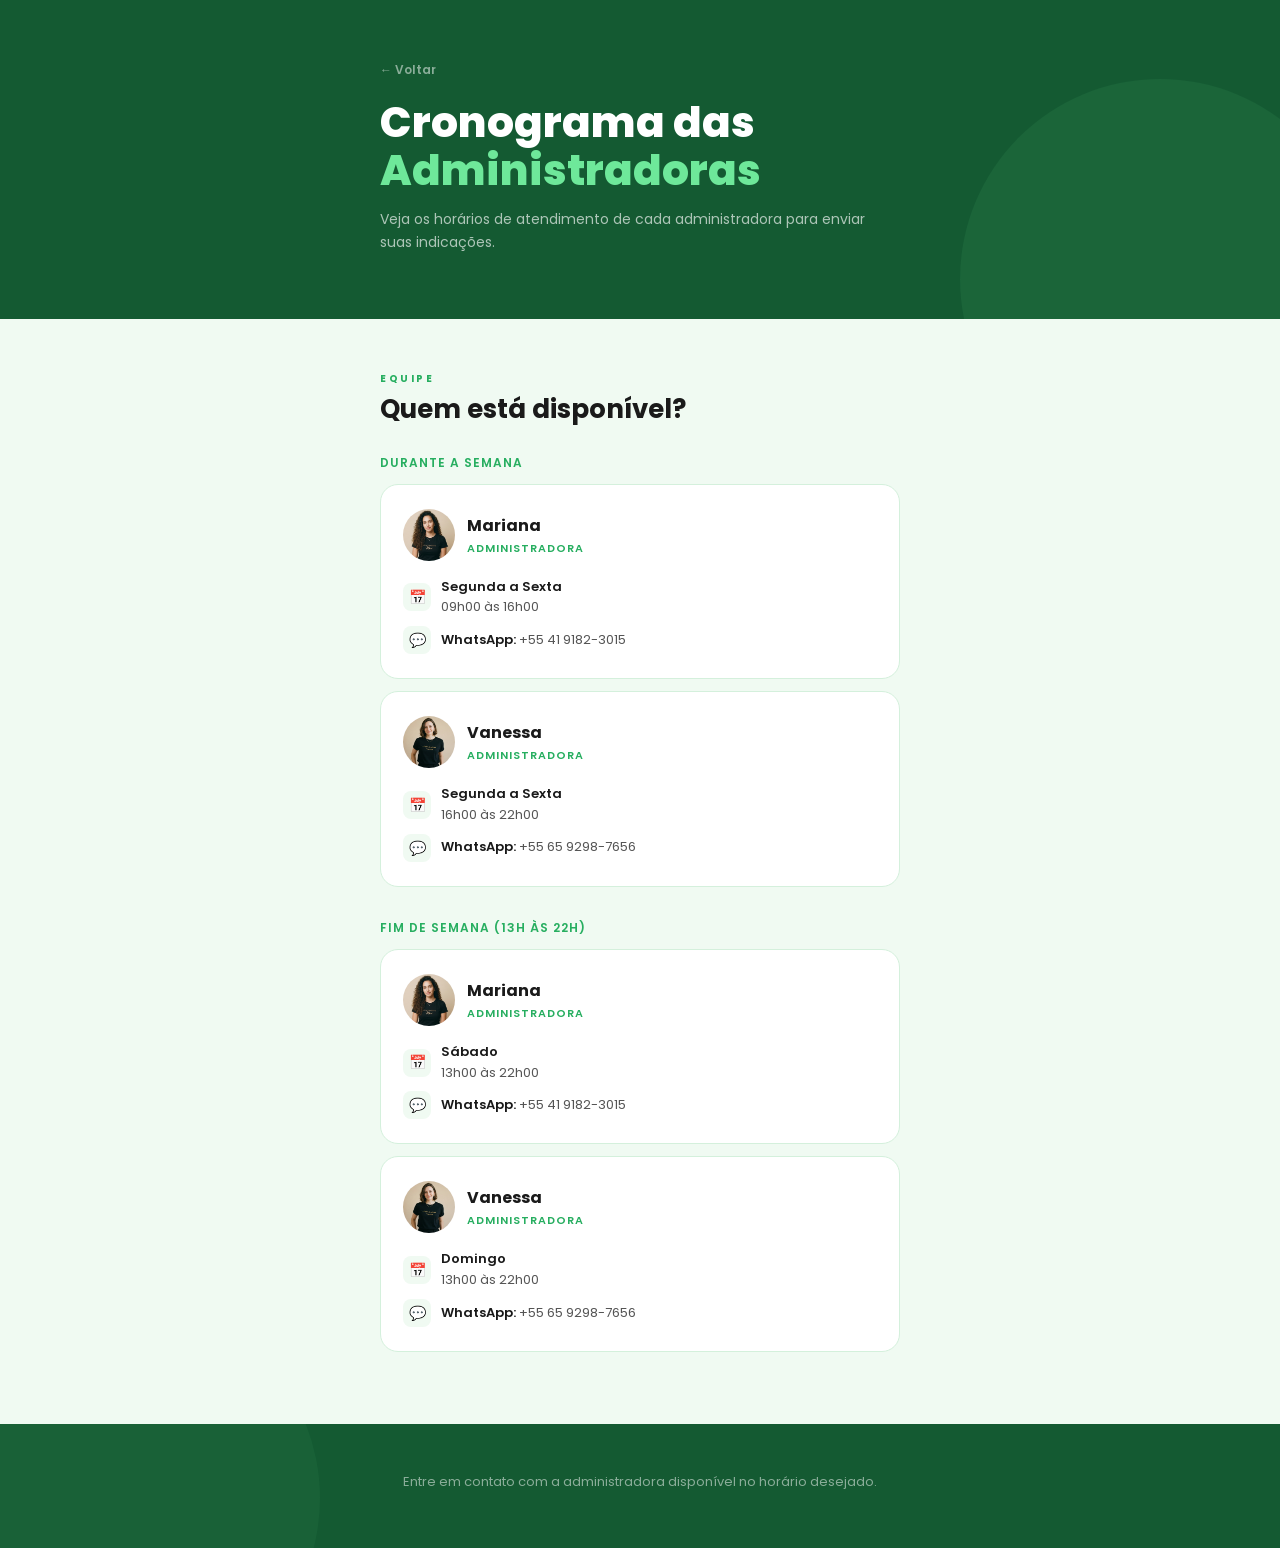
==== cronogramadasadms.html @ d6296125 "Ajustes" ====
<!DOCTYPE html>
<html lang="pt-BR">

<head>
    <meta charset="UTF-8" />
    <meta name="viewport" content="width=device-width, initial-scale=1.0" />
    <title>Cronograma das Administradoras</title>
    <link rel="preconnect" href="https://fonts.googleapis.com" />
    <link rel="preconnect" href="https://fonts.gstatic.com" crossorigin />
    <link href="https://fonts.googleapis.com/css2?family=Poppins:wght@400;500;600;700;800&display=swap"
        rel="stylesheet" />
    <style>
        *,
        *::before,
        *::after {
            box-sizing: border-box;
            margin: 0;
            padding: 0;
        }

        html {
            scroll-behavior: smooth;
        }

        body {
            font-family: 'Poppins', sans-serif;
            background: #f0faf2;
            color: #1a1a1a;
        }

        .col {
            width: 100%;
            max-width: 560px;
            margin: 0 auto;
            padding: 0 20px;
        }

        /* ─── HERO ─── */
        .hero {
            background: #145a32;
            padding: 56px 0 64px;
            position: relative;
            overflow: hidden;
        }

        .hero::after {
            content: '';
            position: absolute;
            width: 400px;
            height: 400px;
            border-radius: 50%;
            background: rgba(110, 232, 154, 0.07);
            bottom: -160px;
            right: -80px;
            pointer-events: none;
        }

        .hero-back {
            display: inline-flex;
            align-items: center;
            gap: 6px;
            font-size: 12px;
            font-weight: 600;
            color: rgba(255, 255, 255, 0.5);
            text-decoration: none;
            margin-bottom: 20px;
            transition: color .2s;
            position: relative;
        }

        .hero-back:hover {
            color: rgba(255, 255, 255, 0.8);
        }

        .hero h1 {
            font-size: clamp(28px, 6vw, 42px);
            font-weight: 800;
            color: #fff;
            line-height: 1.15;
            margin-bottom: 12px;
            position: relative;
        }

        .hero h1 span {
            color: #6ee89a;
        }

        .hero-desc {
            font-size: 14px;
            color: rgba(255, 255, 255, 0.65);
            line-height: 1.7;
            position: relative;
        }

        /* ─── CONTEÚDO ─── */
        .content {
            padding: 52px 0 72px;
        }

        .sec-tag {
            font-size: 10px;
            font-weight: 700;
            letter-spacing: 2.5px;
            text-transform: uppercase;
            color: #27ae60;
            margin-bottom: 6px;
        }

        .sec-title {
            font-size: clamp(20px, 4vw, 26px);
            font-weight: 700;
            color: #1a1a1a;
            line-height: 1.25;
            margin-bottom: 28px;
        }

        /* ─── CARDS ─── */
        .cards {
            display: flex;
            flex-direction: column;
            gap: 12px;
        }

        .card {
            background: #fff;
            border: 1px solid #d4f0dc;
            border-radius: 18px;
            padding: 24px 22px;
        }

        .card-header {
            display: flex;
            align-items: center;
            gap: 12px;
            margin-bottom: 16px;
        }

        .card-avatar {
            width: 52px;
            height: 52px;
            border-radius: 50%;
            background: #e8f5e9;
            display: flex;
            align-items: center;
            justify-content: center;
            font-size: 22px;
            flex-shrink: 0;
            overflow: hidden;
        }

        .card-avatar img {
            width: 100%;
            height: 100%;
            object-fit: cover;
        }

        .card-info {
            flex: 1;
        }

        .card-name {
            font-size: 16px;
            font-weight: 700;
            color: #1a1a1a;
            margin-bottom: 2px;
        }

        .card-role {
            font-size: 11px;
            font-weight: 600;
            letter-spacing: 1px;
            text-transform: uppercase;
            color: #27ae60;
        }

        .card-schedule {
            display: flex;
            flex-direction: column;
            gap: 8px;
        }

        .schedule-item {
            display: flex;
            align-items: center;
            gap: 10px;
            font-size: 13px;
            color: #555;
            line-height: 1.6;
        }

        .schedule-icon {
            width: 28px;
            height: 28px;
            border-radius: 8px;
            background: #f0faf2;
            display: flex;
            align-items: center;
            justify-content: center;
            font-size: 14px;
            flex-shrink: 0;
        }

        .schedule-text {
            flex: 1;
        }

        .schedule-label {
            font-weight: 600;
            color: #1a1a1a;
        }

        /* ─── FOOTER ─── */
        .footer {
            background: #145a32;
            padding: 48px 0 56px;
            text-align: center;
            position: relative;
            overflow: hidden;
        }

        .footer::before {
            content: '';
            position: absolute;
            width: 400px;
            height: 400px;
            border-radius: 50%;
            background: rgba(110, 232, 154, 0.05);
            bottom: -150px;
            left: -80px;
        }

        .footer p {
            font-size: 13px;
            color: rgba(255, 255, 255, 0.5);
            position: relative;
        }
    </style>
</head>

<body>

    <!-- HERO -->
    <section class="hero">
        <div class="col">
            <a href="programaindicacoes.html" class="hero-back">← Voltar</a>
            <h1>Cronograma das <span>Administradoras</span></h1>
            <p class="hero-desc">Veja os horários de atendimento de cada administradora para enviar suas indicações.</p>
        </div>
    </section>

    <!-- CONTEÚDO -->
    <div class="col">
        <div class="content">
            <p class="sec-tag">Equipe</p>
            <p class="sec-title">Quem está disponível?</p>

            <!-- Semana -->
            <p
                style="font-size: 12px; font-weight: 600; color: #27ae60; margin-bottom: 12px; text-transform: uppercase; letter-spacing: 1px;">
                Durante a semana</p>

            <div class="cards">

                <!-- Mariana -->
                <div class="card">
                    <div class="card-header">
                        <div class="card-avatar">
                            <img src="adm-mari.png" alt="Mariana">
                        </div>
                        <div class="card-info">
                            <p class="card-name">Mariana</p>
                            <p class="card-role">Administradora</p>
                        </div>
                    </div>
                    <div class="card-schedule">
                        <div class="schedule-item">
                            <div class="schedule-icon">📅</div>
                            <div class="schedule-text">
                                <span class="schedule-label">Segunda a Sexta</span><br>
                                09h00 às 16h00
                            </div>
                        </div>
                        <div class="schedule-item">
                            <div class="schedule-icon">💬</div>
                            <div class="schedule-text">
                                <span class="schedule-label">WhatsApp:</span> +55 41 9182-3015
                            </div>
                        </div>
                    </div>
                </div>

                <!-- Vanessa -->
                <div class="card">
                    <div class="card-header">
                        <div class="card-avatar">
                            <img src="adm-van.png" alt="Vanessa">
                        </div>
                        <div class="card-info">
                            <p class="card-name">Vanessa</p>
                            <p class="card-role">Administradora</p>
                        </div>
                    </div>
                    <div class="card-schedule">
                        <div class="schedule-item">
                            <div class="schedule-icon">📅</div>
                            <div class="schedule-text">
                                <span class="schedule-label">Segunda a Sexta</span><br>
                                16h00 às 22h00
                            </div>
                        </div>
                        <div class="schedule-item">
                            <div class="schedule-icon">💬</div>
                            <div class="schedule-text">
                                <span class="schedule-label">WhatsApp:</span> +55 65 9298-7656
                            </div>
                        </div>
                    </div>
                </div>

            </div>

            <!-- Fim de Semana -->
            <p
                style="font-size: 12px; font-weight: 600; color: #27ae60; margin: 32px 0 12px; text-transform: uppercase; letter-spacing: 1px;">
                Fim de semana (13h às 22h)</p>

            <div class="cards" id="weekend-cards">
                <!-- Preenchido via JavaScript -->
            </div>

        </div>
    </div>

    <!-- FOOTER -->
    <div class="footer">
        <div class="col">
            <p>Entre em contato com a administradora disponível no horário desejado.</p>
        </div>
    </div>

    <script>
        // Configuração: primeira semana de referência (Vanessa no sábado, Mariana no domingo)
        // Data de referência: 19/04/2025 (sábado com Vanessa)
        const referenceDate = new Date('2025-04-19');

        function getWeekendSchedule() {
            const today = new Date();
            const diffTime = today - referenceDate;
            const diffWeeks = Math.floor(diffTime / (7 * 24 * 60 * 60 * 1000));

            // Se o número de semanas é par, mantém o padrão (Vanessa sábado, Mariana domingo)
            // Se ímpar, inverte
            const isVanessaSaturday = diffWeeks % 2 === 0;

            return {
                saturday: isVanessaSaturday ? 'vanessa' : 'mariana',
                sunday: isVanessaSaturday ? 'mariana' : 'vanessa'
            };
        }

        function renderWeekendCards() {
            const schedule = getWeekendSchedule();
            const container = document.getElementById('weekend-cards');

            const admData = {
                vanessa: {
                    name: 'Vanessa',
                    img: 'adm-van.png',
                    phone: '+55 65 9298-7656'
                },
                mariana: {
                    name: 'Mariana',
                    img: 'adm-mari.png',
                    phone: '+55 41 9182-3015'
                }
            };

            const saturdayAdm = admData[schedule.saturday];
            const sundayAdm = admData[schedule.sunday];

            container.innerHTML = `
                <!-- Sábado -->
                <div class="card">
                    <div class="card-header">
                        <div class="card-avatar">
                            <img src="${saturdayAdm.img}" alt="${saturdayAdm.name}">
                        </div>
                        <div class="card-info">
                            <p class="card-name">${saturdayAdm.name}</p>
                            <p class="card-role">Administradora</p>
                        </div>
                    </div>
                    <div class="card-schedule">
                        <div class="schedule-item">
                            <div class="schedule-icon">📅</div>
                            <div class="schedule-text">
                                <span class="schedule-label">Sábado</span><br>
                                13h00 às 22h00
                            </div>
                        </div>
                        <div class="schedule-item">
                            <div class="schedule-icon">💬</div>
                            <div class="schedule-text">
                                <span class="schedule-label">WhatsApp:</span> ${saturdayAdm.phone}
                            </div>
                        </div>
                    </div>
                </div>

                <!-- Domingo -->
                <div class="card">
                    <div class="card-header">
                        <div class="card-avatar">
                            <img src="${sundayAdm.img}" alt="${sundayAdm.name}">
                        </div>
                        <div class="card-info">
                            <p class="card-name">${sundayAdm.name}</p>
                            <p class="card-role">Administradora</p>
                        </div>
                    </div>
                    <div class="card-schedule">
                        <div class="schedule-item">
                            <div class="schedule-icon">📅</div>
                            <div class="schedule-text">
                                <span class="schedule-label">Domingo</span><br>
                                13h00 às 22h00
                            </div>
                        </div>
                        <div class="schedule-item">
                            <div class="schedule-icon">💬</div>
                            <div class="schedule-text">
                                <span class="schedule-label">WhatsApp:</span> ${sundayAdm.phone}
                            </div>
                        </div>
                    </div>
                </div>
            `;
        }

        // Renderiza ao carregar a página
        renderWeekendCards();
    </script>

</body>

</html>
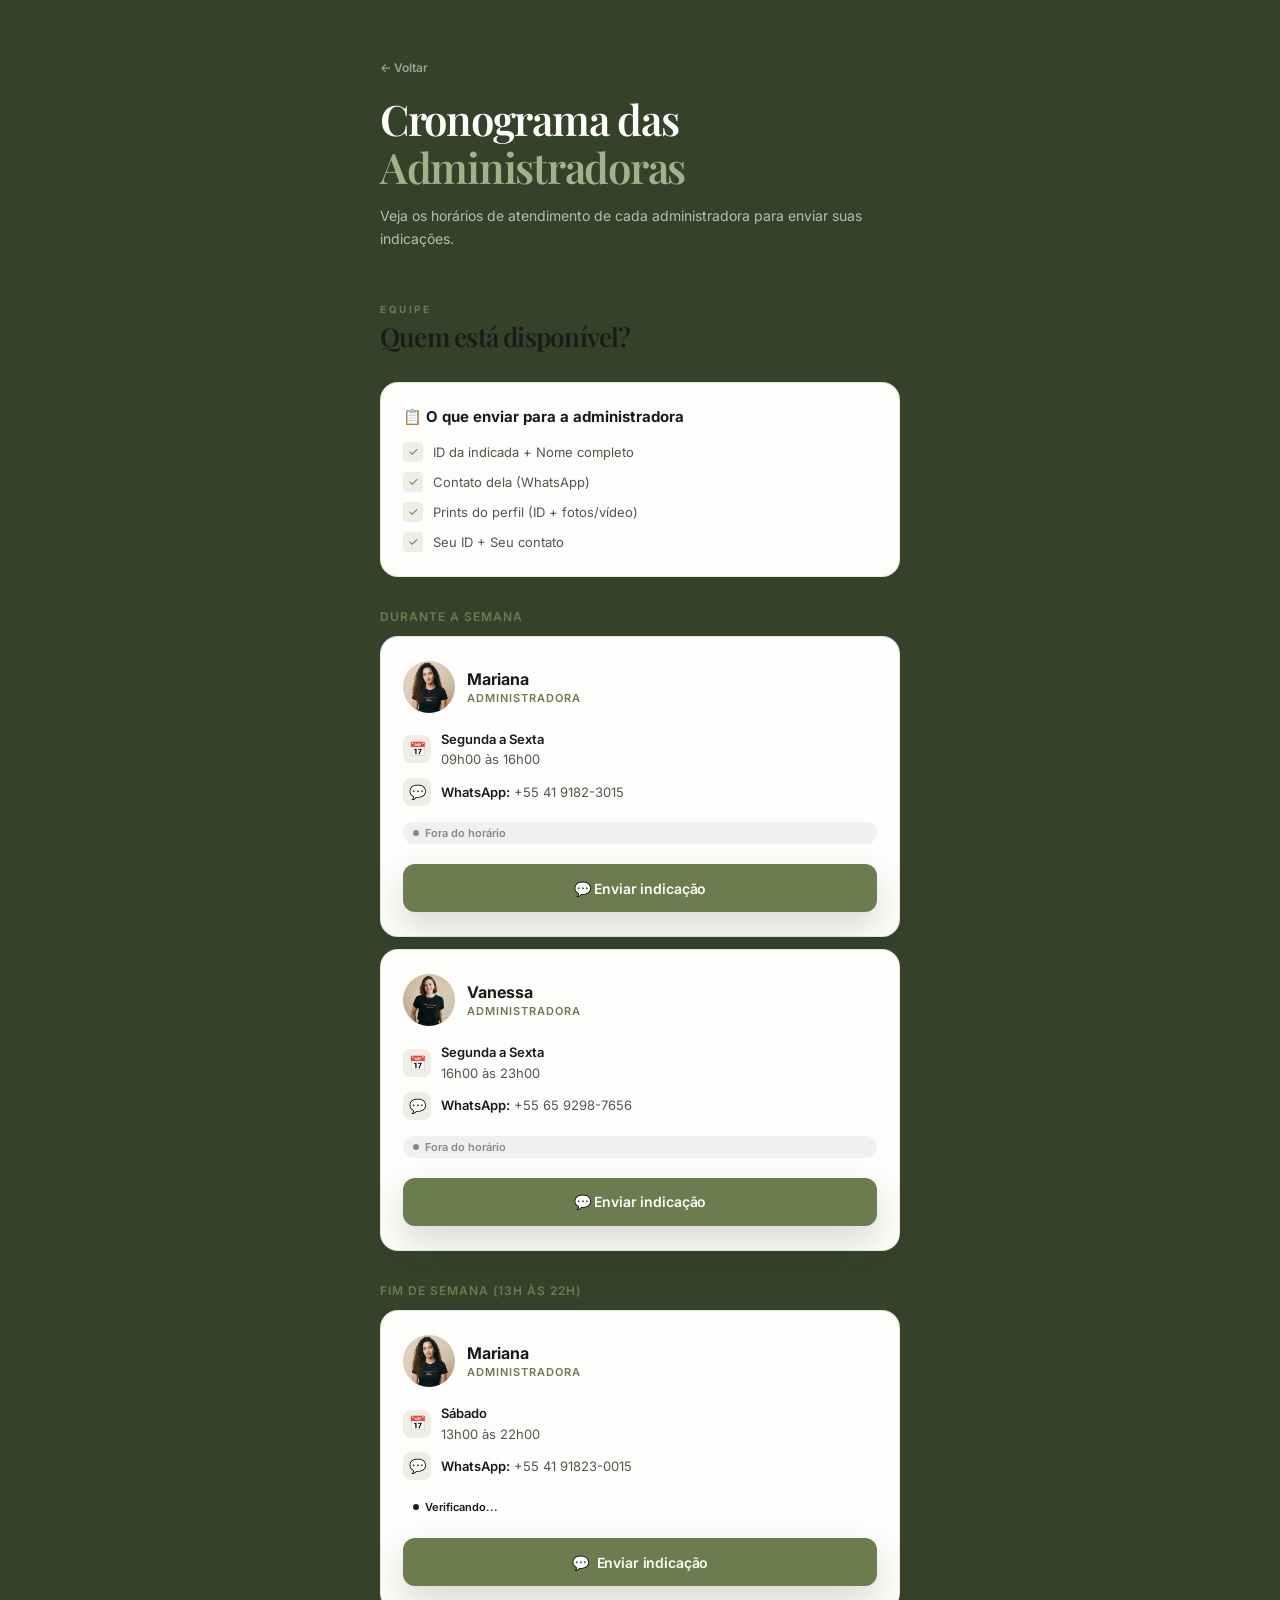
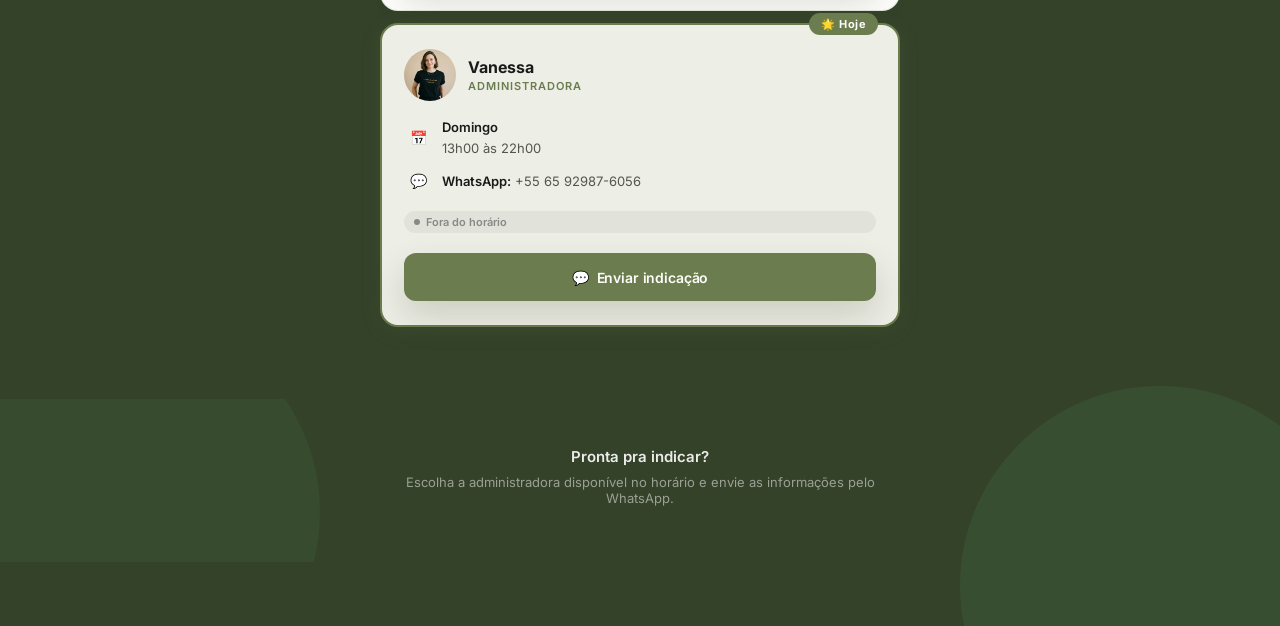
==== commit cafabed9: "Ajustes" ====
--- a/cronogramadasadms.html
+++ b/cronogramadasadms.html
@@ -4,10 +4,28 @@
 <head>
     <meta charset="UTF-8" />
     <meta name="viewport" content="width=device-width, initial-scale=1.0" />
-    <title>Cronograma das Administradoras</title>
+    <meta name="description"
+        content="Veja os horários de atendimento das administradoras do Programa de Indicações. Envie suas indicações no horário certo!" />
+    <meta name="keywords" content="cronograma, administradoras, horários, indicações, atendimento" />
+
+    <!-- Open Graph / Facebook -->
+    <meta property="og:type" content="website" />
+    <meta property="og:title" content="Cronograma das Administradoras" />
+    <meta property="og:description"
+        content="Veja os horários de atendimento de cada administradora para enviar suas indicações." />
+    <meta property="og:image" content="og-indicacoes.png" />
+
+    <!-- Twitter -->
+    <meta name="twitter:card" content="summary_large_image" />
+    <meta name="twitter:title" content="Cronograma das Administradoras" />
+    <meta name="twitter:description"
+        content="Veja os horários de atendimento de cada administradora para enviar suas indicações." />
+
+    <title>Cronograma das Administradoras | Programa de Indicações</title>
+    <link rel="icon" type="image/png" href="hero.png" />
     <link rel="preconnect" href="https://fonts.googleapis.com" />
     <link rel="preconnect" href="https://fonts.gstatic.com" crossorigin />
-    <link href="https://fonts.googleapis.com/css2?family=Poppins:wght@400;500;600;700;800&display=swap"
+    <link href="https://fonts.googleapis.com/css2?family=Inter:wght@300;400;500;600;700&family=Playfair+Display:ital,wght@0,400;0,500;0,600;0,700;1,400;1,500;1,600&display=swap"
         rel="stylesheet" />
     <style>
         *,
@@ -22,10 +40,25 @@
             scroll-behavior: smooth;
         }
 
+        :root {
+            --font-sans: 'Inter', -apple-system, BlinkMacSystemFont, sans-serif;
+            --serif: 'Playfair Display', Georgia, serif;
+            --az-bg: #f5f5f3;
+            --az-white: #fdfdfb;
+            --az-ink: #1a1a1a;
+            --az-ink-2: #555550;
+            --az-ink-3: #8c8c84;
+            --az-green: #6b7c4e;
+            --az-green-dark: #4f5e38;
+            --az-green-deep: #344229;
+            --az-green-light: #edeee6;
+            --az-line: rgba(107, 124, 78, 0.16);
+        }
+
         body {
-            font-family: 'Poppins', sans-serif;
-            background: #f0faf2;
-            color: #1a1a1a;
+            font-family: var(--font-sans);
+            background: var(--az-bg);
+            color: var(--az-ink);
         }
 
         .col {
@@ -209,6 +242,145 @@
             color: #1a1a1a;
         }
 
+        /* ─── BOTÃO WHATSAPP ─── */
+        .whatsapp-btn {
+            display: inline-flex;
+            align-items: center;
+            justify-content: center;
+            gap: 8px;
+            background: #25D366;
+            color: #fff;
+            font-size: 14px;
+            font-weight: 700;
+            padding: 12px 24px;
+            border-radius: 100px;
+            text-decoration: none;
+            transition: background .2s, transform .15s;
+            margin-top: 12px;
+            width: 100%;
+        }
+
+        .whatsapp-btn:hover {
+            background: #20BA5A;
+        }
+
+        .whatsapp-btn:active {
+            transform: scale(0.97);
+        }
+
+        /* ─── STATUS ─── */
+        .status-badge {
+            display: inline-flex;
+            align-items: center;
+            gap: 6px;
+            font-size: 11px;
+            font-weight: 600;
+            padding: 4px 10px;
+            border-radius: 100px;
+            margin-top: 8px;
+        }
+
+        .status-online {
+            background: rgba(39, 174, 96, 0.1);
+            color: #27ae60;
+        }
+
+        .status-offline {
+            background: rgba(0, 0, 0, 0.05);
+            color: #888;
+        }
+
+        .status-dot {
+            width: 6px;
+            height: 6px;
+            border-radius: 50%;
+            background: currentColor;
+            animation: pulse 2s ease-in-out infinite;
+        }
+
+        @keyframes pulse {
+
+            0%,
+            100% {
+                opacity: 1;
+            }
+
+            50% {
+                opacity: 0.5;
+            }
+        }
+
+        /* ─── DESTAQUE HOJE ─── */
+        .card-today {
+            border: 2px solid #27ae60;
+            box-shadow: 0 4px 20px rgba(39, 174, 96, 0.15);
+            position: relative;
+        }
+
+        .card-today::before {
+            content: '🌟 Hoje';
+            position: absolute;
+            top: -12px;
+            right: 20px;
+            background: #27ae60;
+            color: #fff;
+            font-size: 11px;
+            font-weight: 700;
+            padding: 4px 12px;
+            border-radius: 100px;
+            letter-spacing: 0.5px;
+        }
+
+        .card-highlight {
+            background: linear-gradient(135deg, #f0faf2 0%, #e8f5e9 100%);
+        }
+
+        /* ─── CHECKLIST ─── */
+        .checklist {
+            background: #fff;
+            border: 1px solid #d4f0dc;
+            border-radius: 18px;
+            padding: 24px 22px;
+            margin-bottom: 32px;
+        }
+
+        .checklist-title {
+            font-size: 15px;
+            font-weight: 700;
+            color: #1a1a1a;
+            margin-bottom: 16px;
+            display: flex;
+            align-items: center;
+            gap: 8px;
+        }
+
+        .checklist-items {
+            display: flex;
+            flex-direction: column;
+            gap: 10px;
+        }
+
+        .checklist-item {
+            display: flex;
+            align-items: center;
+            gap: 10px;
+            font-size: 13px;
+            color: #555;
+        }
+
+        .checklist-icon {
+            width: 20px;
+            height: 20px;
+            border-radius: 4px;
+            background: #e8f5e9;
+            color: #27ae60;
+            display: flex;
+            align-items: center;
+            justify-content: center;
+            font-size: 12px;
+            flex-shrink: 0;
+        }
+
         /* ─── FOOTER ─── */
         .footer {
             background: #145a32;
@@ -234,213 +406,469 @@
             color: rgba(255, 255, 255, 0.5);
             position: relative;
         }
+
+        /* CTA consistency pass: align action buttons with the main site. */
+        .whatsapp-btn {
+            min-height: 48px;
+            border-radius: 12px !important;
+            font-size: 14px;
+            font-weight: 600;
+            letter-spacing: -0.01em;
+            box-shadow: 0 16px 34px rgba(58, 69, 40, 0.18);
+            transition:
+                background-color 0.28s ease,
+                box-shadow 0.28s ease,
+                color 0.28s ease,
+                transform 0.28s ease;
+        }
+
+        .whatsapp-btn:hover {
+            transform: translateY(-2px);
+            box-shadow: 0 18px 40px rgba(58, 69, 40, 0.2);
+        }
+
+        .whatsapp-btn:active {
+            transform: translateY(0) scale(0.98);
+        }
+
+        /* Brand consistency pass: align schedule page with the main Zara visual system. */
+        .hero,
+        .footer {
+            background: var(--az-green-deep);
+        }
+
+        .hero h1,
+        .sec-title {
+            font-family: var(--serif);
+            font-weight: 600;
+            letter-spacing: -0.03em;
+        }
+
+        .hero h1 span,
+        .sec-tag,
+        .card-role,
+        .status-online,
+        .checklist-icon {
+            color: var(--az-green);
+        }
+
+        .hero h1 span {
+            color: #a3b18a;
+        }
+
+        .card,
+        .checklist {
+            background: var(--az-white);
+            border-color: var(--az-line);
+        }
+
+        .card-avatar,
+        .schedule-icon,
+        .checklist-icon,
+        .card-highlight {
+            background: var(--az-green-light);
+        }
+
+        [style*="#27ae60"] {
+            color: var(--az-green) !important;
+        }
+
+        .card-today {
+            border-color: var(--az-green);
+            box-shadow: 0 4px 20px rgba(107, 124, 78, 0.16);
+        }
+
+        .card-today::before,
+        .whatsapp-btn {
+            background: var(--az-green) !important;
+            color: var(--az-white);
+        }
+
+        .whatsapp-btn:hover,
+        .whatsapp-btn:active {
+            background: var(--az-green-dark) !important;
+        }
+
+        .card-name,
+        .schedule-label,
+        .checklist-title {
+            color: var(--az-ink);
+        }
+
+        .schedule-item,
+        .checklist-item {
+            color: var(--az-ink-2);
+        }
     </style>
 </head>
 
 <body>
 
     <!-- HERO -->
-    <section class="hero">
+    <header class="hero" role="banner">
         <div class="col">
             <a href="programaindicacoes.html" class="hero-back">← Voltar</a>
             <h1>Cronograma das <span>Administradoras</span></h1>
             <p class="hero-desc">Veja os horários de atendimento de cada administradora para enviar suas indicações.</p>
         </div>
-    </section>
-
-    <!-- CONTEÚDO -->
-    <div class="col">
-        <div class="content">
-            <p class="sec-tag">Equipe</p>
-            <p class="sec-title">Quem está disponível?</p>
-
-            <!-- Semana -->
-            <p
-                style="font-size: 12px; font-weight: 600; color: #27ae60; margin-bottom: 12px; text-transform: uppercase; letter-spacing: 1px;">
-                Durante a semana</p>
-
-            <div class="cards">
-
-                <!-- Mariana -->
-                <div class="card">
+        </section>
+
+        <!-- CONTEÚDO -->
+        <div class="col">
+            <div class="content">
+                <p class="sec-tag">Equipe</p>
+                <p class="sec-title">Quem está disponível?</p>
+
+                <!-- Checklist -->
+                <div class="checklist">
+                    <div class="checklist-title">
+                        📋 O que enviar para a administradora
+                    </div>
+                    <div class="checklist-items">
+                        <div class="checklist-item">
+                            <div class="checklist-icon">✓</div>
+                            <span>ID da indicada + Nome completo</span>
+                        </div>
+                        <div class="checklist-item">
+                            <div class="checklist-icon">✓</div>
+                            <span>Contato dela (WhatsApp)</span>
+                        </div>
+                        <div class="checklist-item">
+                            <div class="checklist-icon">✓</div>
+                            <span>Prints do perfil (ID + fotos/vídeo)</span>
+                        </div>
+                        <div class="checklist-item">
+                            <div class="checklist-icon">✓</div>
+                            <span>Seu ID + Seu contato</span>
+                        </div>
+                    </div>
+                </div>
+
+                <!-- Semana -->
+                <p
+                    style="font-size: 12px; font-weight: 600; color: #27ae60; margin-bottom: 12px; text-transform: uppercase; letter-spacing: 1px;">
+                    Durante a semana</p>
+
+                <div class="cards">
+
+                    <!-- Mariana -->
+                    <div class="card">
+                        <div class="card-header">
+                            <div class="card-avatar">
+                                <img src="adm-mari.png" alt="Mariana">
+                            </div>
+                            <div class="card-info">
+                                <p class="card-name">Mariana</p>
+                                <p class="card-role">Administradora</p>
+                            </div>
+                        </div>
+                        <div class="card-schedule">
+                            <div class="schedule-item">
+                                <div class="schedule-icon">📅</div>
+                                <div class="schedule-text">
+                                    <span class="schedule-label">Segunda a Sexta</span><br>
+                                    09h00 às 16h00
+                                </div>
+                            </div>
+                            <div class="schedule-item">
+                                <div class="schedule-icon">💬</div>
+                                <div class="schedule-text">
+                                    <span class="schedule-label">WhatsApp:</span> +55 41 9182-3015
+                                </div>
+                            </div>
+                            <span class="status-badge status-mari">
+                                <span class="status-dot"></span>
+                                <span class="status-text-mari">Verificando...</span>
+                            </span>
+                            <a href="https://wa.me/5541918230015?text=Oi%20Mariana!%20Quero%20fazer%20uma%20indicação%20😊"
+                                class="whatsapp-btn" target="_blank">
+                                💬 Enviar indicação
+                            </a>
+                        </div>
+                    </div>
+
+                    <!-- Vanessa -->
+                    <div class="card">
+                        <div class="card-header">
+                            <div class="card-avatar">
+                                <img src="adm-van.png" alt="Vanessa">
+                            </div>
+                            <div class="card-info">
+                                <p class="card-name">Vanessa</p>
+                                <p class="card-role">Administradora</p>
+                            </div>
+                        </div>
+                        <div class="card-schedule">
+                            <div class="schedule-item">
+                                <div class="schedule-icon">📅</div>
+                                <div class="schedule-text">
+                                    <span class="schedule-label">Segunda a Sexta</span><br>
+                                    16h00 às 23h00
+                                </div>
+                            </div>
+                            <div class="schedule-item">
+                                <div class="schedule-icon">💬</div>
+                                <div class="schedule-text">
+                                    <span class="schedule-label">WhatsApp:</span> +55 65 9298-7656
+                                </div>
+                            </div>
+                            <span class="status-badge status-vanessa">
+                                <span class="status-dot"></span>
+                                <span class="status-text-vanessa">Verificando...</span>
+                            </span>
+                            <a href="https://wa.me/5565929876056?text=Oi%20Vanessa!%20Quero%20fazer%20uma%20indicação%20😊"
+                                class="whatsapp-btn" target="_blank">
+                                💬 Enviar indicação
+                            </a>
+                        </div>
+                    </div>
+
+                </div>
+
+                <!-- Fim de Semana -->
+                <p
+                    style="font-size: 12px; font-weight: 600; color: #27ae60; margin: 32px 0 12px; text-transform: uppercase; letter-spacing: 1px;">
+                    Fim de semana (13h às 22h)</p>
+
+                <div class="cards" id="weekend-cards">
+                    <!-- Preenchido via JavaScript -->
+                </div>
+
+            </div>
+        </div>
+
+        <!-- FOOTER -->
+        <div class="footer">
+            <div class="col">
+                <p style="font-size: 15px; font-weight: 600; color: rgba(255,255,255,0.9); margin-bottom: 8px;">Pronta
+                    pra
+                    indicar?</p>
+                <p>Escolha a administradora disponível no horário e envie as informações pelo WhatsApp.</p>
+            </div>
+        </div>
+
+        <script>
+            // Configuração: primeira semana de referência (Vanessa no sábado, Mariana no domingo)
+            // Data de referência: 19/04/2025 (sábado com Vanessa)
+            const referenceDate = new Date('2025-04-19');
+
+            function getWeekendSchedule() {
+                const today = new Date();
+                const diffTime = today - referenceDate;
+                const diffWeeks = Math.floor(diffTime / (7 * 24 * 60 * 60 * 1000));
+
+                // Se o número de semanas é par, mantém o padrão (Vanessa sábado, Mariana domingo)
+                // Se ímpar, inverte
+                const isVanessaSaturday = diffWeeks % 2 === 0;
+
+                return {
+                    saturday: isVanessaSaturday ? 'vanessa' : 'mariana',
+                    sunday: isVanessaSaturday ? 'mariana' : 'vanessa'
+                };
+            }
+
+            function renderWeekendCards() {
+                const schedule = getWeekendSchedule();
+                const container = document.getElementById('weekend-cards');
+                const today = new Date().getDay(); // 0 = domingo, 6 = sábado
+
+                const admData = {
+                    vanessa: {
+                        name: 'Vanessa',
+                        img: 'adm-van.png',
+                        phone: '+55 65 92987-6056',
+                        phoneLink: '5565929876056',
+                        waLink: 'https://wa.me/5565929876056?text=Oi%20Vanessa!%20Quero%20fazer%20uma%20indicação%20😊'
+                    },
+                    mariana: {
+                        name: 'Mariana',
+                        img: 'adm-mari.png',
+                        phone: '+55 41 91823-0015',
+                        phoneLink: '5541918230015',
+                        waLink: 'https://wa.me/5541918230015?text=Oi%20Mariana!%20Quero%20fazer%20uma%20indicação%20😊'
+                    }
+                };
+
+                const saturdayAdm = admData[schedule.saturday];
+                const sundayAdm = admData[schedule.sunday];
+
+                // Verifica se é sábado ou domingo para destacar
+                const isSaturday = today === 6;
+                const isSunday = today === 0;
+
+                container.innerHTML = `
+                <!-- Sábado -->
+                <article class="card ${isSaturday ? 'card-today card-highlight' : ''}" role="listitem" id="saturday-card">
                     <div class="card-header">
                         <div class="card-avatar">
-                            <img src="adm-mari.png" alt="Mariana">
+                            <img src="${saturdayAdm.img}" alt="Foto de perfil da administradora ${saturdayAdm.name}" loading="lazy" onerror="this.parentElement.innerHTML='👤'">
                         </div>
                         <div class="card-info">
-                            <p class="card-name">Mariana</p>
+                            <h4 class="card-name">${saturdayAdm.name}</h4>
                             <p class="card-role">Administradora</p>
                         </div>
                     </div>
                     <div class="card-schedule">
                         <div class="schedule-item">
-                            <div class="schedule-icon">📅</div>
+                            <div class="schedule-icon" aria-hidden="true">📅</div>
                             <div class="schedule-text">
-                                <span class="schedule-label">Segunda a Sexta</span><br>
-                                09h00 às 16h00
+                                <span class="schedule-label">Sábado</span><br>
+                                13h00 às 22h00
                             </div>
                         </div>
                         <div class="schedule-item">
-                            <div class="schedule-icon">💬</div>
+                            <div class="schedule-icon" aria-hidden="true">💬</div>
                             <div class="schedule-text">
-                                <span class="schedule-label">WhatsApp:</span> +55 41 9182-3015
-                            </div>
-                        </div>
+                                <span class="schedule-label">WhatsApp:</span> <a href="tel:+${saturdayAdm.phoneLink}" style="color: inherit; text-decoration: none;">${saturdayAdm.phone}</a>
+                            </div>
+                        </div>
+                        <span class="status-badge status-saturday" role="status" aria-live="polite">
+                            <span class="status-dot" aria-hidden="true"></span>
+                            <span class="status-text-saturday">Verificando...</span>
+                        </span>
+                        <a href="${saturdayAdm.waLink}"
+                            class="whatsapp-btn" target="_blank" rel="noopener noreferrer" aria-label="Enviar indicação para ${saturdayAdm.name} via WhatsApp">
+                            <span aria-hidden="true">💬</span> Enviar indicação
+                        </a>
                     </div>
-                </div>
-
-                <!-- Vanessa -->
-                <div class="card">
+                </article>
+
+                <!-- Domingo -->
+                <article class="card ${isSunday ? 'card-today card-highlight' : ''}" role="listitem" id="sunday-card">
                     <div class="card-header">
                         <div class="card-avatar">
-                            <img src="adm-van.png" alt="Vanessa">
+                            <img src="${sundayAdm.img}" alt="Foto de perfil da administradora ${sundayAdm.name}" loading="lazy" onerror="this.parentElement.innerHTML='👤'">
                         </div>
                         <div class="card-info">
-                            <p class="card-name">Vanessa</p>
+                            <h4 class="card-name">${sundayAdm.name}</h4>
                             <p class="card-role">Administradora</p>
                         </div>
                     </div>
                     <div class="card-schedule">
                         <div class="schedule-item">
-                            <div class="schedule-icon">📅</div>
-                            <div class="schedule-text">
-                                <span class="schedule-label">Segunda a Sexta</span><br>
-                                16h00 às 22h00
-                            </div>
-                        </div>
-                        <div class="schedule-item">
-                            <div class="schedule-icon">💬</div>
-                            <div class="schedule-text">
-                                <span class="schedule-label">WhatsApp:</span> +55 65 9298-7656
-                            </div>
-                        </div>
-                    </div>
-                </div>
-
-            </div>
-
-            <!-- Fim de Semana -->
-            <p
-                style="font-size: 12px; font-weight: 600; color: #27ae60; margin: 32px 0 12px; text-transform: uppercase; letter-spacing: 1px;">
-                Fim de semana (13h às 22h)</p>
-
-            <div class="cards" id="weekend-cards">
-                <!-- Preenchido via JavaScript -->
-            </div>
-
-        </div>
-    </div>
-
-    <!-- FOOTER -->
-    <div class="footer">
-        <div class="col">
-            <p>Entre em contato com a administradora disponível no horário desejado.</p>
-        </div>
-    </div>
-
-    <script>
-        // Configuração: primeira semana de referência (Vanessa no sábado, Mariana no domingo)
-        // Data de referência: 19/04/2025 (sábado com Vanessa)
-        const referenceDate = new Date('2025-04-19');
-
-        function getWeekendSchedule() {
-            const today = new Date();
-            const diffTime = today - referenceDate;
-            const diffWeeks = Math.floor(diffTime / (7 * 24 * 60 * 60 * 1000));
-
-            // Se o número de semanas é par, mantém o padrão (Vanessa sábado, Mariana domingo)
-            // Se ímpar, inverte
-            const isVanessaSaturday = diffWeeks % 2 === 0;
-
-            return {
-                saturday: isVanessaSaturday ? 'vanessa' : 'mariana',
-                sunday: isVanessaSaturday ? 'mariana' : 'vanessa'
-            };
-        }
-
-        function renderWeekendCards() {
-            const schedule = getWeekendSchedule();
-            const container = document.getElementById('weekend-cards');
-
-            const admData = {
-                vanessa: {
-                    name: 'Vanessa',
-                    img: 'adm-van.png',
-                    phone: '+55 65 9298-7656'
-                },
-                mariana: {
-                    name: 'Mariana',
-                    img: 'adm-mari.png',
-                    phone: '+55 41 9182-3015'
-                }
-            };
-
-            const saturdayAdm = admData[schedule.saturday];
-            const sundayAdm = admData[schedule.sunday];
-
-            container.innerHTML = `
-                <!-- Sábado -->
-                <div class="card">
-                    <div class="card-header">
-                        <div class="card-avatar">
-                            <img src="${saturdayAdm.img}" alt="${saturdayAdm.name}">
-                        </div>
-                        <div class="card-info">
-                            <p class="card-name">${saturdayAdm.name}</p>
-                            <p class="card-role">Administradora</p>
-                        </div>
-                    </div>
-                    <div class="card-schedule">
-                        <div class="schedule-item">
-                            <div class="schedule-icon">📅</div>
-                            <div class="schedule-text">
-                                <span class="schedule-label">Sábado</span><br>
-                                13h00 às 22h00
-                            </div>
-                        </div>
-                        <div class="schedule-item">
-                            <div class="schedule-icon">💬</div>
-                            <div class="schedule-text">
-                                <span class="schedule-label">WhatsApp:</span> ${saturdayAdm.phone}
-                            </div>
-                        </div>
-                    </div>
-                </div>
-
-                <!-- Domingo -->
-                <div class="card">
-                    <div class="card-header">
-                        <div class="card-avatar">
-                            <img src="${sundayAdm.img}" alt="${sundayAdm.name}">
-                        </div>
-                        <div class="card-info">
-                            <p class="card-name">${sundayAdm.name}</p>
-                            <p class="card-role">Administradora</p>
-                        </div>
-                    </div>
-                    <div class="card-schedule">
-                        <div class="schedule-item">
-                            <div class="schedule-icon">📅</div>
+                            <div class="schedule-icon" aria-hidden="true">📅</div>
                             <div class="schedule-text">
                                 <span class="schedule-label">Domingo</span><br>
                                 13h00 às 22h00
                             </div>
                         </div>
                         <div class="schedule-item">
-                            <div class="schedule-icon">💬</div>
+                            <div class="schedule-icon" aria-hidden="true">💬</div>
                             <div class="schedule-text">
-                                <span class="schedule-label">WhatsApp:</span> ${sundayAdm.phone}
-                            </div>
-                        </div>
+                                <span class="schedule-label">WhatsApp:</span> <a href="tel:+${sundayAdm.phoneLink}" style="color: inherit; text-decoration: none;">${sundayAdm.phone}</a>
+                            </div>
+                        </div>
+                        <span class="status-badge status-sunday" role="status" aria-live="polite">
+                            <span class="status-dot" aria-hidden="true"></span>
+                            <span class="status-text-sunday">Verificando...</span>
+                        </span>
+                        <a href="${sundayAdm.waLink}"
+                            class="whatsapp-btn" target="_blank" rel="noopener noreferrer" aria-label="Enviar indicação para ${sundayAdm.name} via WhatsApp">
+                            <span aria-hidden="true">💬</span> Enviar indicação
+                        </a>
                     </div>
-                </div>
+                </article>
             `;
-        }
-
-        // Renderiza ao carregar a página
-        renderWeekendCards();
-    </script>
+
+                // Verifica status do fim de semana
+                checkWeekendStatus();
+            }
+
+            // Renderiza ao carregar a página
+            renderWeekendCards();
+
+            // Verifica status online/offline
+            function checkStatus() {
+                const now = new Date();
+                const day = now.getDay(); // 0 = domingo, 1 = segunda, etc
+                const hour = now.getHours();
+                const minute = now.getMinutes();
+                const currentTime = hour + minute / 60;
+
+                // Mariana: Segunda a Sexta, 9h às 16h
+                const mariOnline = day >= 1 && day <= 5 && currentTime >= 9 && currentTime < 16;
+                const mariStatus = document.querySelector('.status-mari');
+                const mariText = document.querySelector('.status-text-mari');
+
+                if (mariOnline) {
+                    mariStatus.classList.remove('status-offline');
+                    mariStatus.classList.add('status-online');
+                    mariText.textContent = 'Disponível agora';
+                } else {
+                    mariStatus.classList.remove('status-online');
+                    mariStatus.classList.add('status-offline');
+                    mariText.textContent = 'Fora do horário';
+                }
+
+                // Vanessa: Segunda a Sexta, 16h às 23h
+                const vanessaOnline = day >= 1 && day <= 5 && currentTime >= 16 && currentTime < 23;
+                const vanessaStatus = document.querySelector('.status-vanessa');
+                const vanessaText = document.querySelector('.status-text-vanessa');
+
+                if (vanessaOnline) {
+                    vanessaStatus.classList.remove('status-offline');
+                    vanessaStatus.classList.add('status-online');
+                    vanessaText.textContent = 'Disponível agora';
+                } else {
+                    vanessaStatus.classList.remove('status-online');
+                    vanessaStatus.classList.add('status-offline');
+                    vanessaText.textContent = 'Fora do horário';
+                }
+            }
+
+            // Verifica status do fim de semana
+            function checkWeekendStatus() {
+                const now = new Date();
+                const day = now.getDay();
+                const hour = now.getHours();
+                const minute = now.getMinutes();
+                const currentTime = hour + minute / 60;
+
+                // Sábado: 13h às 22h
+                if (day === 6) {
+                    const saturdayOnline = currentTime >= 13 && currentTime < 22;
+                    const saturdayStatus = document.querySelector('.status-saturday');
+                    const saturdayText = document.querySelector('.status-text-saturday');
+
+                    if (saturdayStatus && saturdayText) {
+                        if (saturdayOnline) {
+                            saturdayStatus.classList.remove('status-offline');
+                            saturdayStatus.classList.add('status-online');
+                            saturdayText.textContent = 'Disponível agora';
+                        } else {
+                            saturdayStatus.classList.remove('status-online');
+                            saturdayStatus.classList.add('status-offline');
+                            saturdayText.textContent = 'Fora do horário';
+                        }
+                    }
+                }
+
+                // Domingo: 13h às 22h
+                if (day === 0) {
+                    const sundayOnline = currentTime >= 13 && currentTime < 22;
+                    const sundayStatus = document.querySelector('.status-sunday');
+                    const sundayText = document.querySelector('.status-text-sunday');
+
+                    if (sundayStatus && sundayText) {
+                        if (sundayOnline) {
+                            sundayStatus.classList.remove('status-offline');
+                            sundayStatus.classList.add('status-online');
+                            sundayText.textContent = 'Disponível agora';
+                        } else {
+                            sundayStatus.classList.remove('status-online');
+                            sundayStatus.classList.add('status-offline');
+                            sundayText.textContent = 'Fora do horário';
+                        }
+                    }
+                }
+            }
+
+            // Verifica status ao carregar e a cada minuto
+            checkStatus();
+            setInterval(checkStatus, 60000);
+            setInterval(checkWeekendStatus, 60000);
+        </script>
 
 </body>
 
-</html>+</html>
